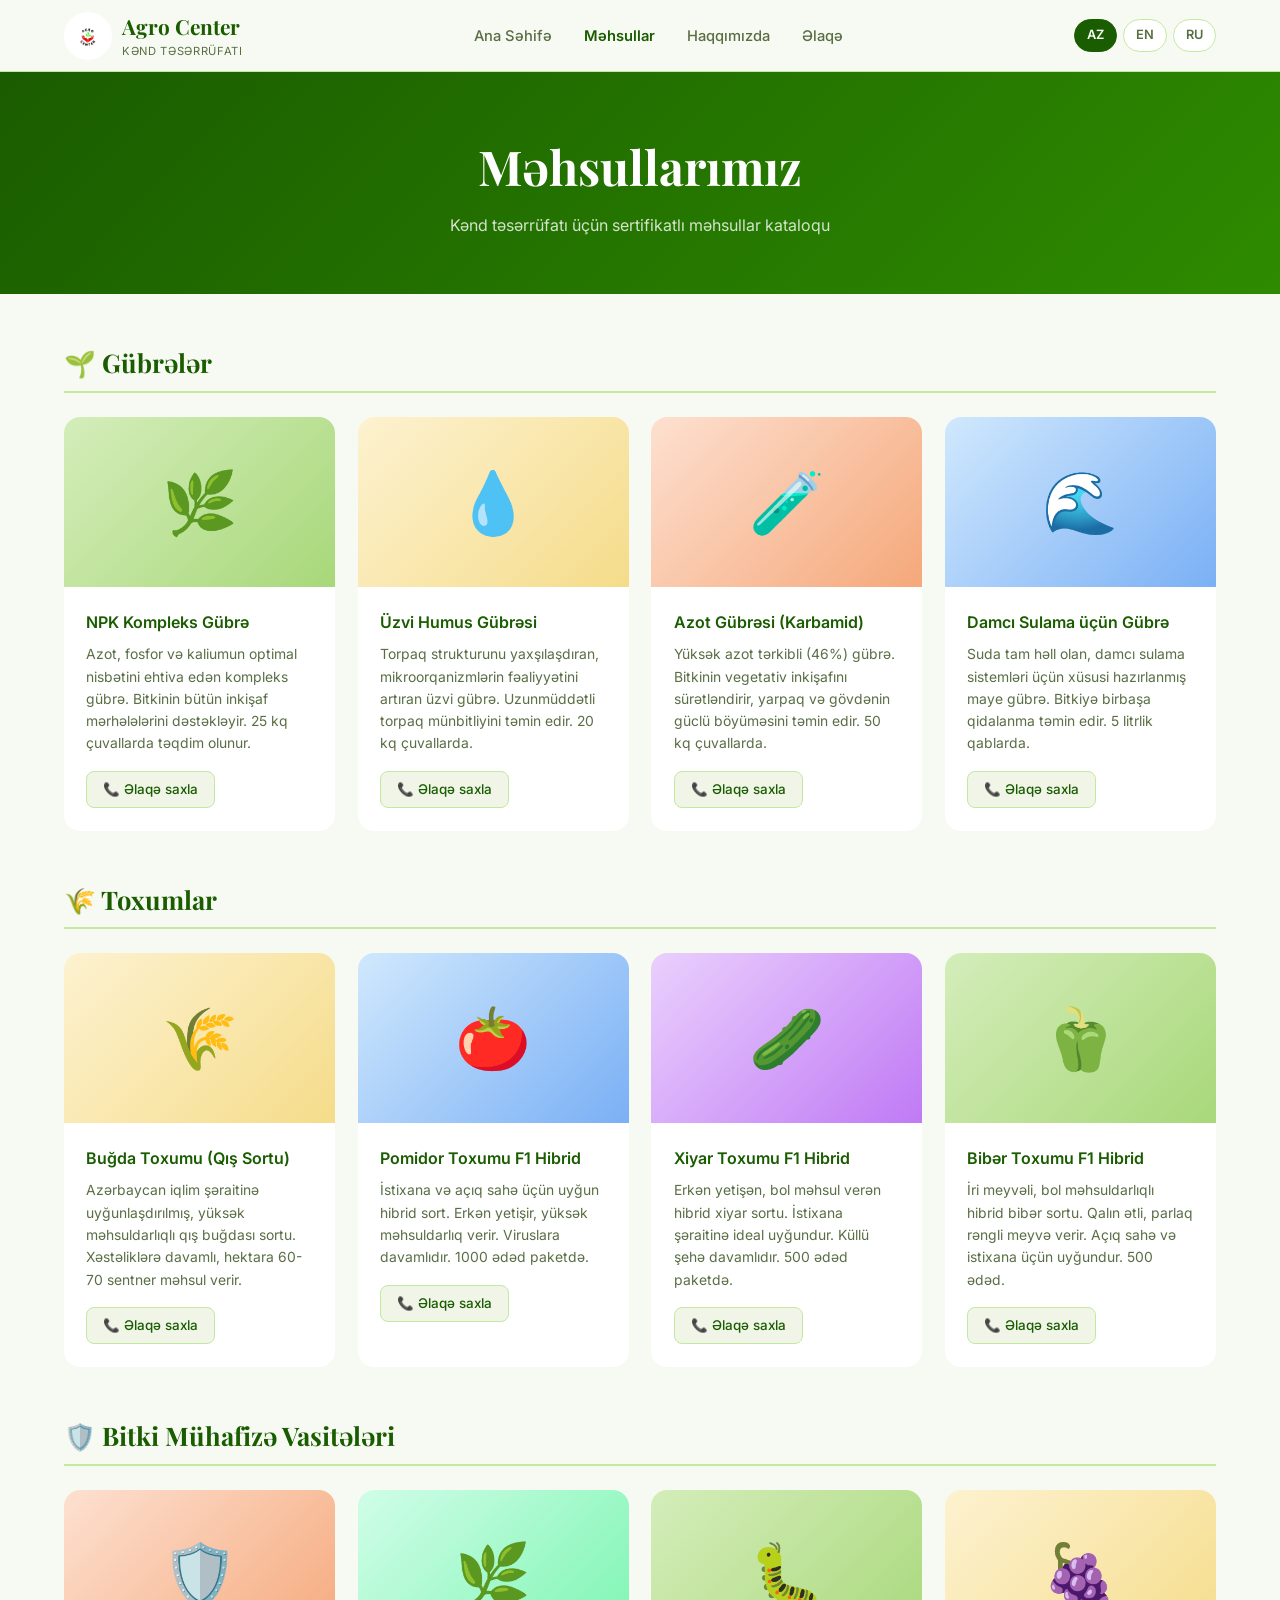
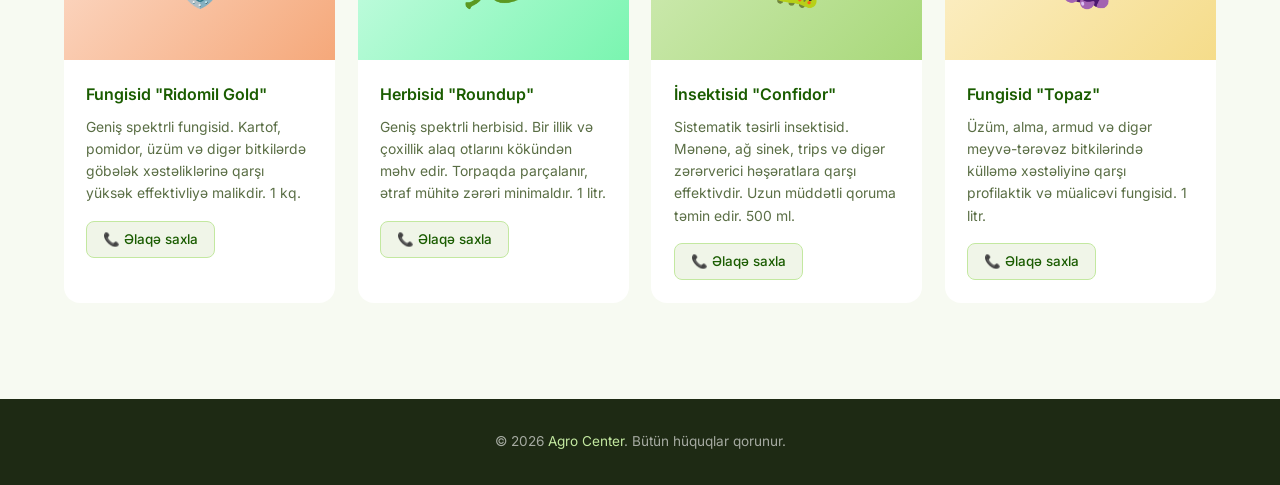
==== mehsullar.html @ e2a280cd "Add files via upload" ====
<!DOCTYPE html>
<html lang="az">
<head>
  <meta charset="UTF-8"/>
  <meta name="viewport" content="width=device-width, initial-scale=1.0"/>
  <title>Məhsullar — Agro Center</title>
  <link href="https://fonts.googleapis.com/css2?family=Playfair+Display:wght@400;600;700&family=Inter:wght@300;400;500;600&display=swap" rel="stylesheet"/>
  <style>
    *, *::before, *::after { box-sizing: border-box; margin: 0; padding: 0; }
    :root { --forest:#1a5c00;--moss:#2e8b00;--sage:#5ab800;--mist:#c3e8a0;--linen:#f0f5e8;--cream:#f7faf2;--bark:#5a6e45;--charcoal:#1e2a14;--white:#FFFFFF; }
    body { font-family:'Inter',system-ui,sans-serif; background:var(--cream); color:var(--charcoal); line-height:1.6; }
    nav { position:sticky;top:0;z-index:100;background:rgba(247,250,242,0.96);backdrop-filter:blur(8px);border-bottom:1px solid var(--mist);padding:0 5%;display:flex;align-items:center;justify-content:space-between;height:72px; }
    .nav-logo{display:flex;align-items:center;gap:10px;text-decoration:none;}
    .nav-logo img{height:48px;width:48px;object-fit:contain;background:white;border-radius:50%;padding:4px;}
    .nav-logo-text .name{font-family:'Playfair Display',serif;font-size:1.3rem;font-weight:700;color:var(--forest);}
    .nav-logo-text .tagline{font-size:0.7rem;color:var(--bark);letter-spacing:0.06em;text-transform:uppercase;}
    .nav-links{display:flex;gap:2rem;list-style:none;}
    .nav-links a{text-decoration:none;color:var(--bark);font-size:0.92rem;font-weight:500;}
    .nav-links a:hover,.nav-links a.active{color:var(--forest);font-weight:600;}
    .lang-switcher{display:flex;gap:6px;}
    .lang-btn{padding:5px 12px;border-radius:20px;border:1.5px solid var(--mist);background:white;color:var(--bark);font-size:0.8rem;font-weight:600;cursor:pointer;transition:all 0.2s;text-decoration:none;}
    .lang-btn:hover,.lang-btn.active{background:var(--forest);color:white;border-color:var(--forest);}
    .page-hero{background:linear-gradient(135deg,#1a5c00,#2e8b00);padding:3.5rem 5%;text-align:center;}
    .page-hero h1{font-family:'Playfair Display',serif;font-size:clamp(2rem,4vw,3rem);color:white;margin-bottom:0.5rem;}
    .page-hero p{color:rgba(255,255,255,0.8);}
    .products-section{padding:3rem 5%;}
    .cat-title{font-family:'Playfair Display',serif;font-size:1.6rem;color:var(--forest);margin-bottom:1.5rem;padding-bottom:0.5rem;border-bottom:2px solid var(--mist);}
    .prod-grid{display:grid;grid-template-columns:repeat(auto-fill,minmax(260px,1fr));gap:1.4rem;margin-bottom:3rem;}
    .prod-card{background:white;border-radius:16px;overflow:hidden;transition:transform 0.2s,box-shadow 0.2s;}
    .prod-card:hover{transform:translateY(-4px);box-shadow:0 14px 36px rgba(26,92,0,0.12);}
    .prod-img{height:170px;display:flex;align-items:center;justify-content:center;font-size:3.8rem;}
    .bg1{background:linear-gradient(135deg,#d4edba,#a8d87a);}
    .bg2{background:linear-gradient(135deg,#fdf2d0,#f5dc8a);}
    .bg3{background:linear-gradient(135deg,#fde0d0,#f5a87a);}
    .bg4{background:linear-gradient(135deg,#d0e8fd,#7ab0f5);}
    .bg5{background:linear-gradient(135deg,#ead0fd,#c07af5);}
    .bg6{background:linear-gradient(135deg,#d0fde8,#7af5b0);}
    .prod-body{padding:1.4rem;}
    .prod-body h3{font-size:1rem;font-weight:600;color:var(--forest);margin-bottom:0.5rem;}
    .prod-desc{font-size:0.87rem;color:var(--bark);line-height:1.6;}
    .btn-contact{display:inline-block;margin-top:1rem;background:var(--linen);color:var(--forest);border:1.5px solid var(--mist);border-radius:8px;padding:7px 16px;font-size:0.84rem;font-weight:500;text-decoration:none;transition:background 0.2s;}
    .btn-contact:hover{background:var(--mist);}
    footer{background:var(--charcoal);color:rgba(255,255,255,0.6);padding:2rem 5%;text-align:center;font-size:0.85rem;}
    footer a{color:var(--mist);text-decoration:none;}
    @media(max-width:768px){.nav-links{display:none;}}
  </style>
</head>
<body>
<nav>
  <a class="nav-logo" href="../index.html">
    <img src="../logo.jpg" alt="Agro Center"/>
    <div class="nav-logo-text"><div class="name">Agro Center</div><div class="tagline">Kənd Təsərrüfatı</div></div>
  </a>
  <ul class="nav-links">
    <li><a href="../index.html">Ana Səhifə</a></li>
    <li><a href="mehsullar.html" class="active">Məhsullar</a></li>
    <li><a href="haqqimizda.html">Haqqımızda</a></li>
    <li><a href="elaqe.html">Əlaqə</a></li>
  </ul>
  <div class="lang-switcher">
    <a href="../mehsullar.html" class="lang-btn active">AZ</a>
    <a href="../en/mehsullar.html" class="lang-btn">EN</a>
    <a href="../ru/produkty.html" class="lang-btn">RU</a>
  </div>
</nav>
<div class="page-hero">
  <h1>Məhsullarımız</h1>
  <p>Kənd təsərrüfatı üçün sertifikatlı məhsullar kataloqu</p>
</div>
<section class="products-section">
  <h2 class="cat-title" id="gubreler">🌱 Gübrələr</h2>
  <div class="prod-grid">
    <div class="prod-card"><div class="prod-img bg1">🌿</div><div class="prod-body"><h3>NPK Kompleks Gübrə</h3><p class="prod-desc">Azot, fosfor və kaliumun optimal nisbətini ehtiva edən kompleks gübrə. Bitkinin bütün inkişaf mərhələlərini dəstəkləyir. 25 kq çuvallarda təqdim olunur.</p><a href="elaqe.html" class="btn-contact">📞 Əlaqə saxla</a></div></div>
    <div class="prod-card"><div class="prod-img bg2">💧</div><div class="prod-body"><h3>Üzvi Humus Gübrəsi</h3><p class="prod-desc">Torpaq strukturunu yaxşılaşdıran, mikroorqanizmlərin fəaliyyətini artıran üzvi gübrə. Uzunmüddətli torpaq münbitliyini təmin edir. 20 kq çuvallarda.</p><a href="elaqe.html" class="btn-contact">📞 Əlaqə saxla</a></div></div>
    <div class="prod-card"><div class="prod-img bg3">🧪</div><div class="prod-body"><h3>Azot Gübrəsi (Karbamid)</h3><p class="prod-desc">Yüksək azot tərkibli (46%) gübrə. Bitkinin vegetativ inkişafını sürətləndirir, yarpaq və gövdənin güclü böyüməsini təmin edir. 50 kq çuvallarda.</p><a href="elaqe.html" class="btn-contact">📞 Əlaqə saxla</a></div></div>
    <div class="prod-card"><div class="prod-img bg4">🌊</div><div class="prod-body"><h3>Damcı Sulama üçün Gübrə</h3><p class="prod-desc">Suda tam həll olan, damcı sulama sistemləri üçün xüsusi hazırlanmış maye gübrə. Bitkiyə birbaşa qidalanma təmin edir. 5 litrlik qablarda.</p><a href="elaqe.html" class="btn-contact">📞 Əlaqə saxla</a></div></div>
  </div>
  <h2 class="cat-title" id="toxumlar">🌾 Toxumlar</h2>
  <div class="prod-grid">
    <div class="prod-card"><div class="prod-img bg2">🌾</div><div class="prod-body"><h3>Buğda Toxumu (Qış Sortu)</h3><p class="prod-desc">Azərbaycan iqlim şəraitinə uyğunlaşdırılmış, yüksək məhsuldarlıqlı qış buğdası sortu. Xəstəliklərə davamlı, hektara 60-70 sentner məhsul verir.</p><a href="elaqe.html" class="btn-contact">📞 Əlaqə saxla</a></div></div>
    <div class="prod-card"><div class="prod-img bg4">🍅</div><div class="prod-body"><h3>Pomidor Toxumu F1 Hibrid</h3><p class="prod-desc">İstixana və açıq sahə üçün uyğun hibrid sort. Erkən yetişir, yüksək məhsuldarlıq verir. Viruslara davamlıdır. 1000 ədəd paketdə.</p><a href="elaqe.html" class="btn-contact">📞 Əlaqə saxla</a></div></div>
    <div class="prod-card"><div class="prod-img bg5">🥒</div><div class="prod-body"><h3>Xiyar Toxumu F1 Hibrid</h3><p class="prod-desc">Erkən yetişən, bol məhsul verən hibrid xiyar sortu. İstixana şəraitinə ideal uyğundur. Küllü şehə davamlıdır. 500 ədəd paketdə.</p><a href="elaqe.html" class="btn-contact">📞 Əlaqə saxla</a></div></div>
    <div class="prod-card"><div class="prod-img bg1">🫑</div><div class="prod-body"><h3>Bibər Toxumu F1 Hibrid</h3><p class="prod-desc">İri meyvəli, bol məhsuldarlıqlı hibrid bibər sortu. Qalın ətli, parlaq rəngli meyvə verir. Açıq sahə və istixana üçün uyğundur. 500 ədəd.</p><a href="elaqe.html" class="btn-contact">📞 Əlaqə saxla</a></div></div>
  </div>
  <h2 class="cat-title" id="muhafize">🛡️ Bitki Mühafizə Vasitələri</h2>
  <div class="prod-grid">
    <div class="prod-card"><div class="prod-img bg3">🛡️</div><div class="prod-body"><h3>Fungisid "Ridomil Gold"</h3><p class="prod-desc">Geniş spektrli fungisid. Kartof, pomidor, üzüm və digər bitkilərdə göbələk xəstəliklərinə qarşı yüksək effektivliyə malikdir. 1 kq.</p><a href="elaqe.html" class="btn-contact">📞 Əlaqə saxla</a></div></div>
    <div class="prod-card"><div class="prod-img bg6">🌿</div><div class="prod-body"><h3>Herbisid "Roundup"</h3><p class="prod-desc">Geniş spektrli herbisid. Bir illik və çoxillik alaq otlarını kökündən məhv edir. Torpaqda parçalanır, ətraf mühitə zərəri minimaldır. 1 litr.</p><a href="elaqe.html" class="btn-contact">📞 Əlaqə saxla</a></div></div>
    <div class="prod-card"><div class="prod-img bg1">🐛</div><div class="prod-body"><h3>İnsektisid "Confidor"</h3><p class="prod-desc">Sistematik təsirli insektisid. Mənənə, ağ sinek, trips və digər zərərverici həşəratlara qarşı effektivdir. Uzun müddətli qoruma təmin edir. 500 ml.</p><a href="elaqe.html" class="btn-contact">📞 Əlaqə saxla</a></div></div>
    <div class="prod-card"><div class="prod-img bg2">🍇</div><div class="prod-body"><h3>Fungisid "Topaz"</h3><p class="prod-desc">Üzüm, alma, armud və digər meyvə-tərəvəz bitkilərində külləmə xəstəliyinə qarşı profilaktik və müalicəvi fungisid. 1 litr.</p><a href="elaqe.html" class="btn-contact">📞 Əlaqə saxla</a></div></div>
  </div>
</section>
<footer><p>© 2026 <a href="../index.html">Agro Center</a>. Bütün hüquqlar qorunur.</p></footer>
</body>
</html>
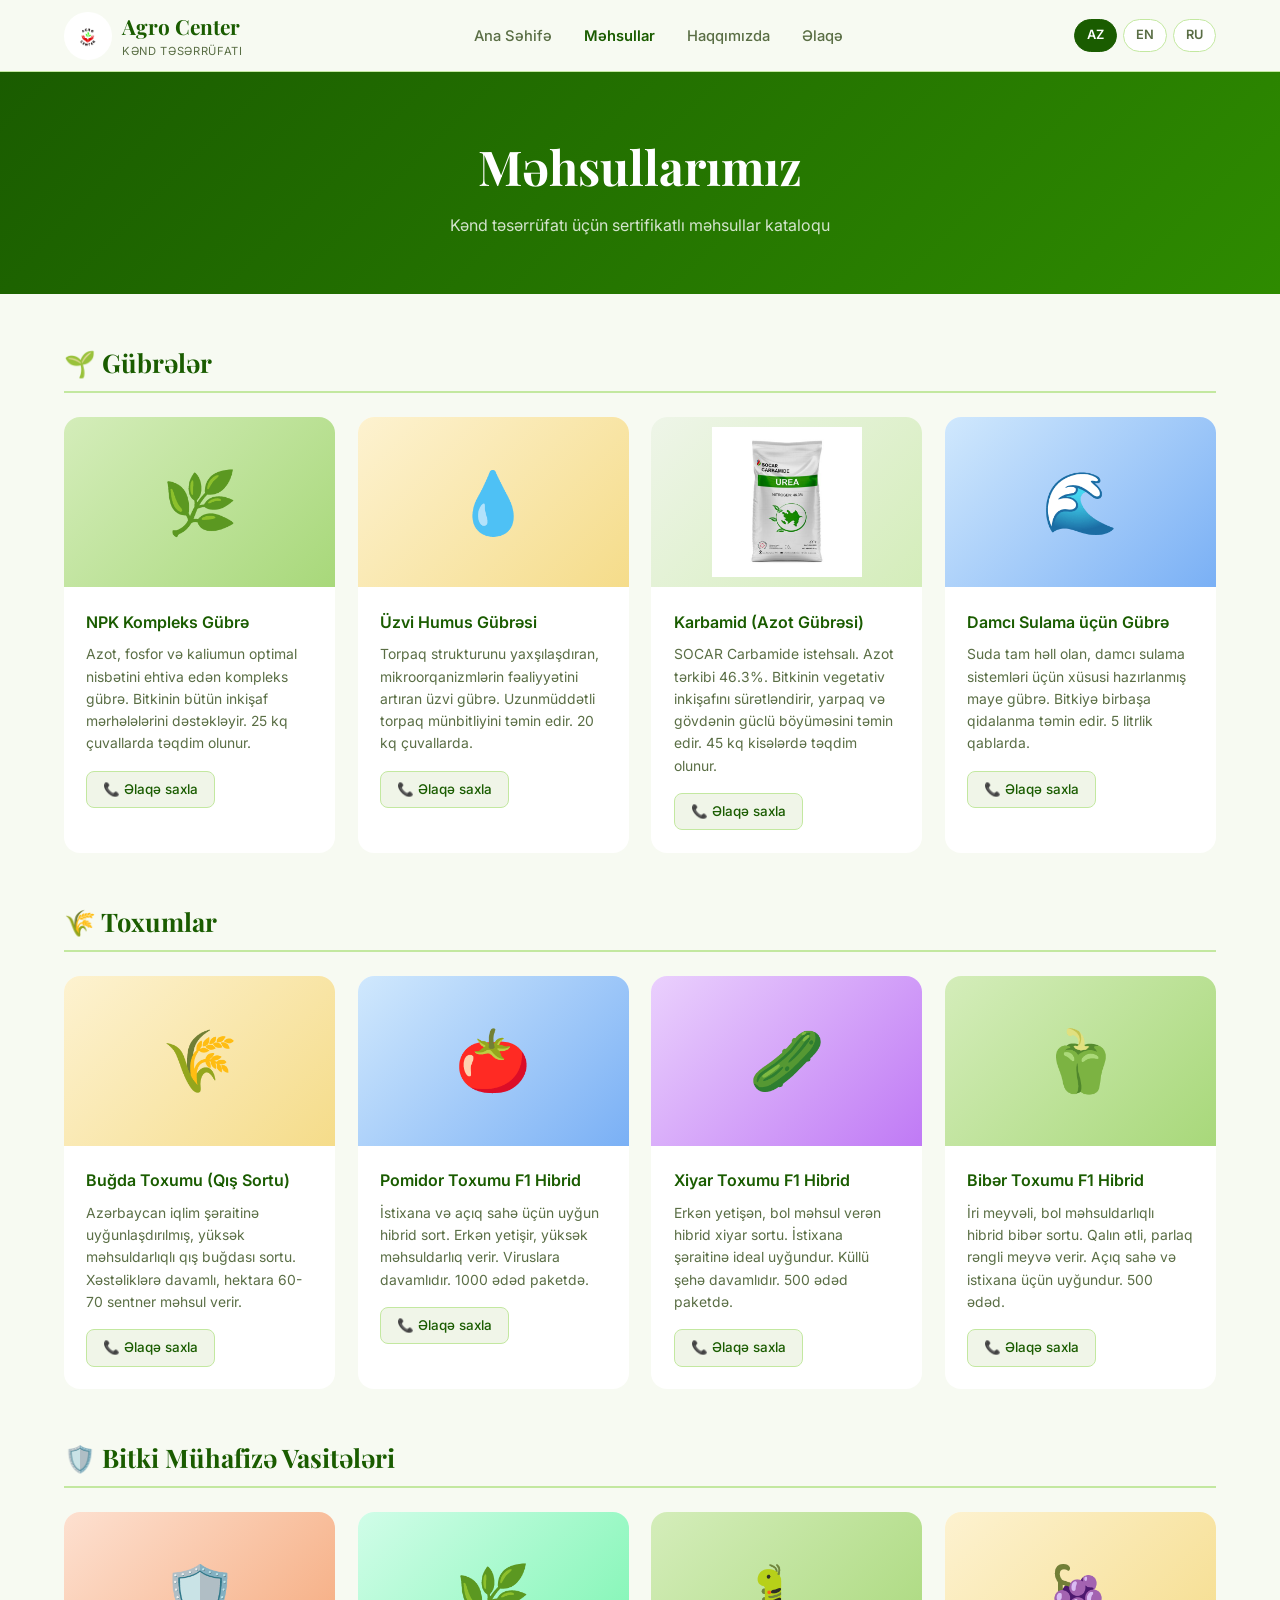
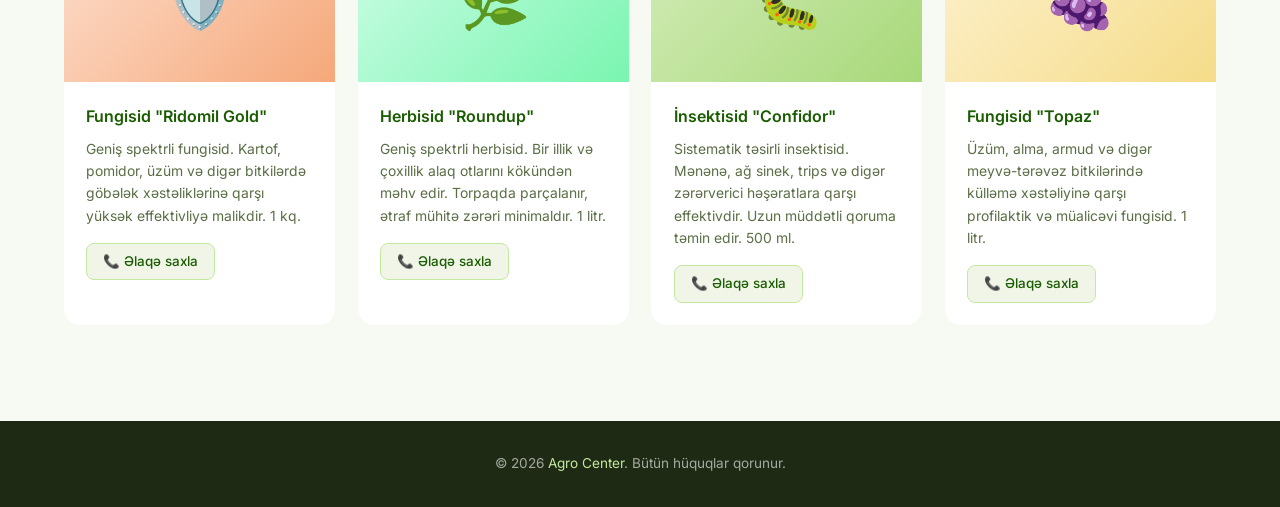
==== commit 2f5bbaf0: "Add files via upload" ====
--- a/mehsullar.html
+++ b/mehsullar.html
@@ -72,7 +72,7 @@
   <div class="prod-grid">
     <div class="prod-card"><div class="prod-img bg1">🌿</div><div class="prod-body"><h3>NPK Kompleks Gübrə</h3><p class="prod-desc">Azot, fosfor və kaliumun optimal nisbətini ehtiva edən kompleks gübrə. Bitkinin bütün inkişaf mərhələlərini dəstəkləyir. 25 kq çuvallarda təqdim olunur.</p><a href="elaqe.html" class="btn-contact">📞 Əlaqə saxla</a></div></div>
     <div class="prod-card"><div class="prod-img bg2">💧</div><div class="prod-body"><h3>Üzvi Humus Gübrəsi</h3><p class="prod-desc">Torpaq strukturunu yaxşılaşdıran, mikroorqanizmlərin fəaliyyətini artıran üzvi gübrə. Uzunmüddətli torpaq münbitliyini təmin edir. 20 kq çuvallarda.</p><a href="elaqe.html" class="btn-contact">📞 Əlaqə saxla</a></div></div>
-    <div class="prod-card"><div class="prod-img bg3">🧪</div><div class="prod-body"><h3>Azot Gübrəsi (Karbamid)</h3><p class="prod-desc">Yüksək azot tərkibli (46%) gübrə. Bitkinin vegetativ inkişafını sürətləndirir, yarpaq və gövdənin güclü böyüməsini təmin edir. 50 kq çuvallarda.</p><a href="elaqe.html" class="btn-contact">📞 Əlaqə saxla</a></div></div>
+    <div class="prod-card"><div class="prod-img bg3" style="background:linear-gradient(135deg,#eef5e8,#d4edba);padding:0;overflow:hidden;"><img src="urea.jpg" alt="Karbamid" style="width:100%;height:100%;object-fit:contain;padding:10px;"/></div><div class="prod-body"><h3>Karbamid (Azot Gübrəsi)</h3><p class="prod-desc">SOCAR Carbamide istehsalı. Azot tərkibi 46.3%. Bitkinin vegetativ inkişafını sürətləndirir, yarpaq və gövdənin güclü böyüməsini təmin edir. 45 kq kisələrdə təqdim olunur.</p><a href="elaqe.html" class="btn-contact">📞 Əlaqə saxla</a></div></div>
     <div class="prod-card"><div class="prod-img bg4">🌊</div><div class="prod-body"><h3>Damcı Sulama üçün Gübrə</h3><p class="prod-desc">Suda tam həll olan, damcı sulama sistemləri üçün xüsusi hazırlanmış maye gübrə. Bitkiyə birbaşa qidalanma təmin edir. 5 litrlik qablarda.</p><a href="elaqe.html" class="btn-contact">📞 Əlaqə saxla</a></div></div>
   </div>
   <h2 class="cat-title" id="toxumlar">🌾 Toxumlar</h2>
